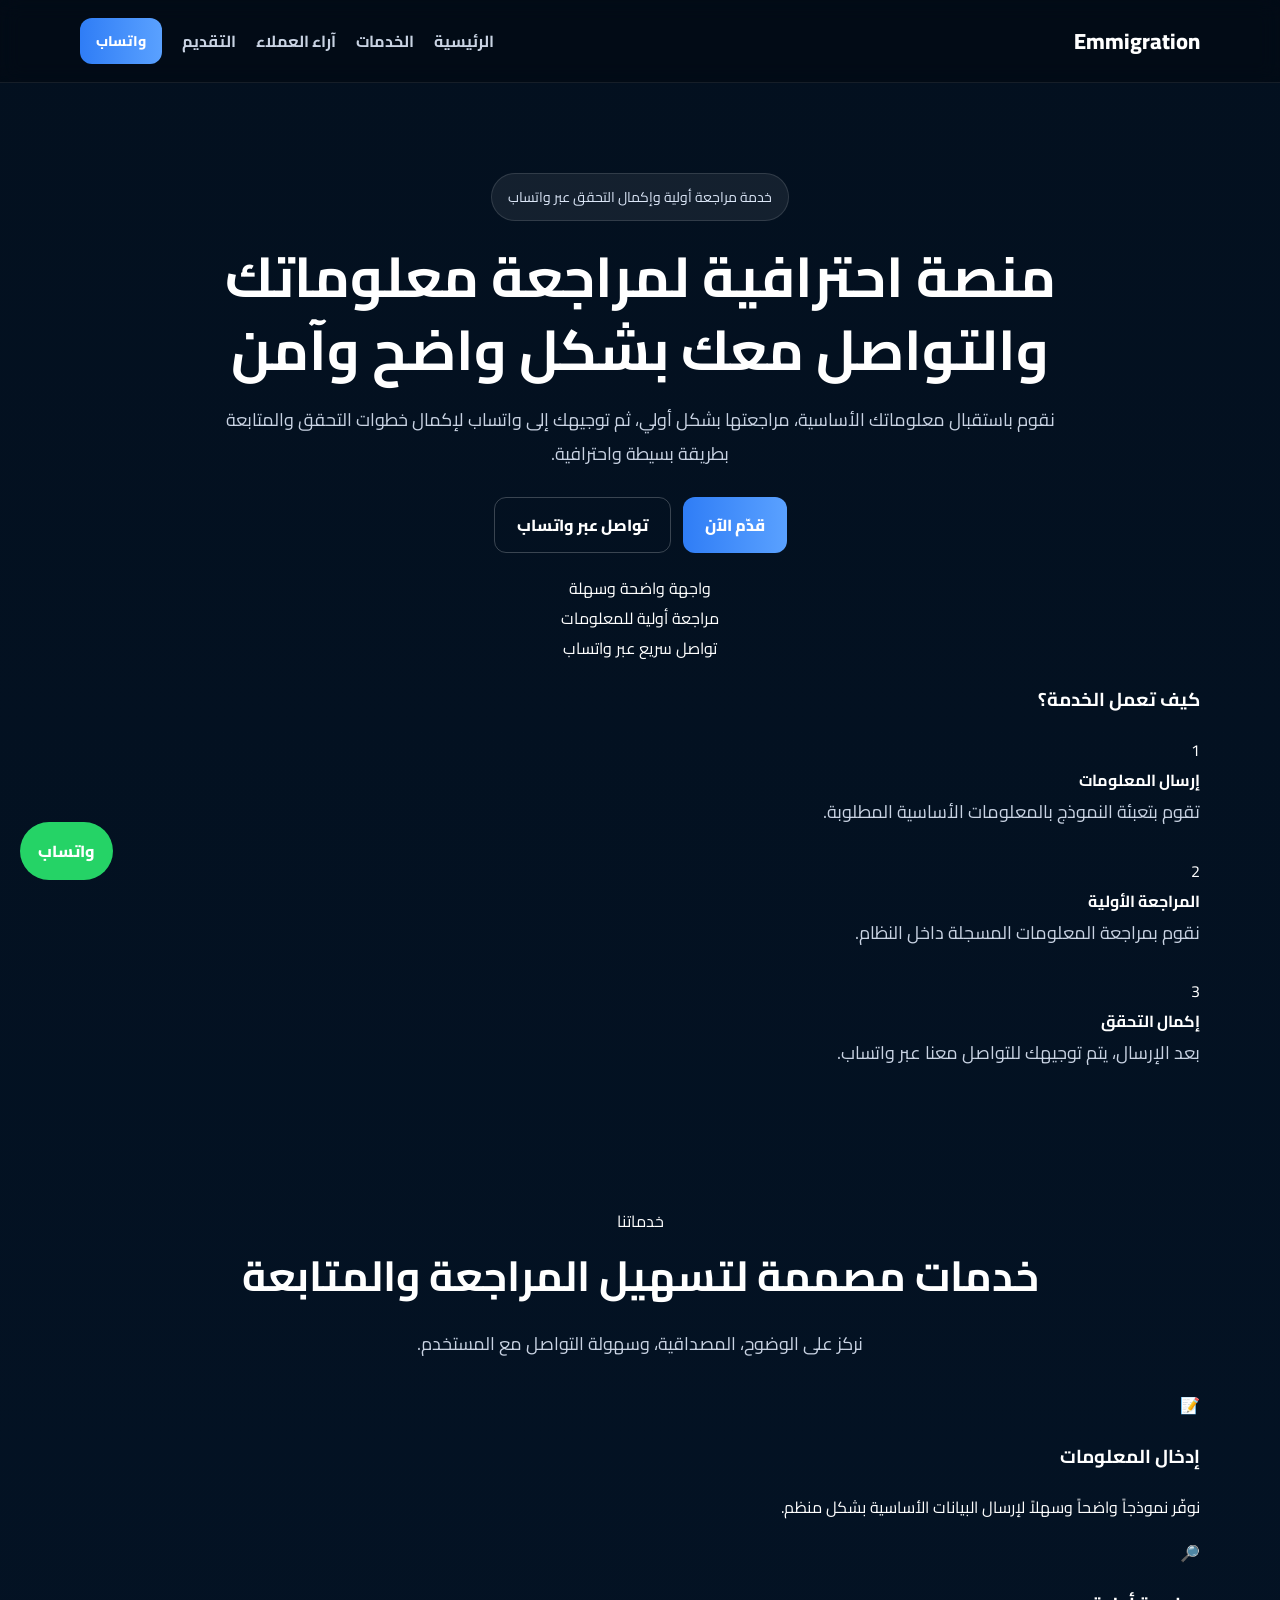
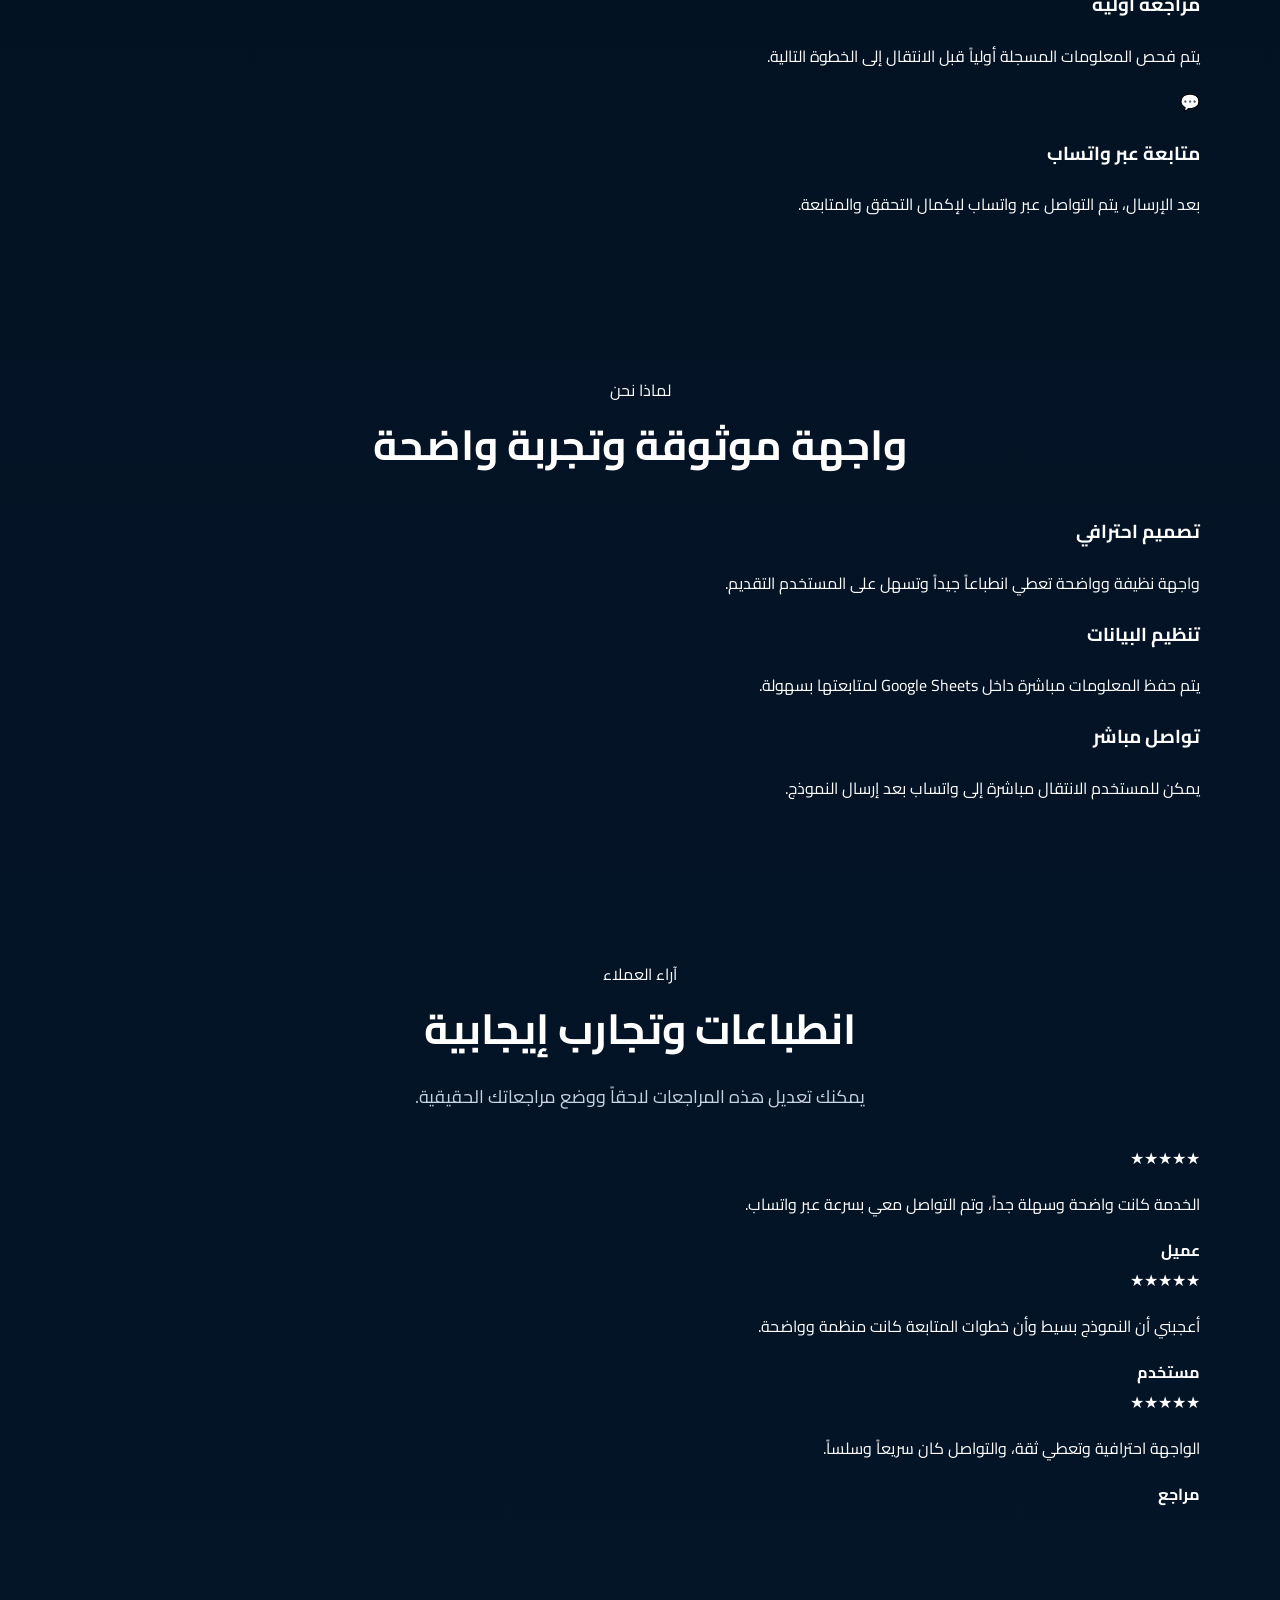
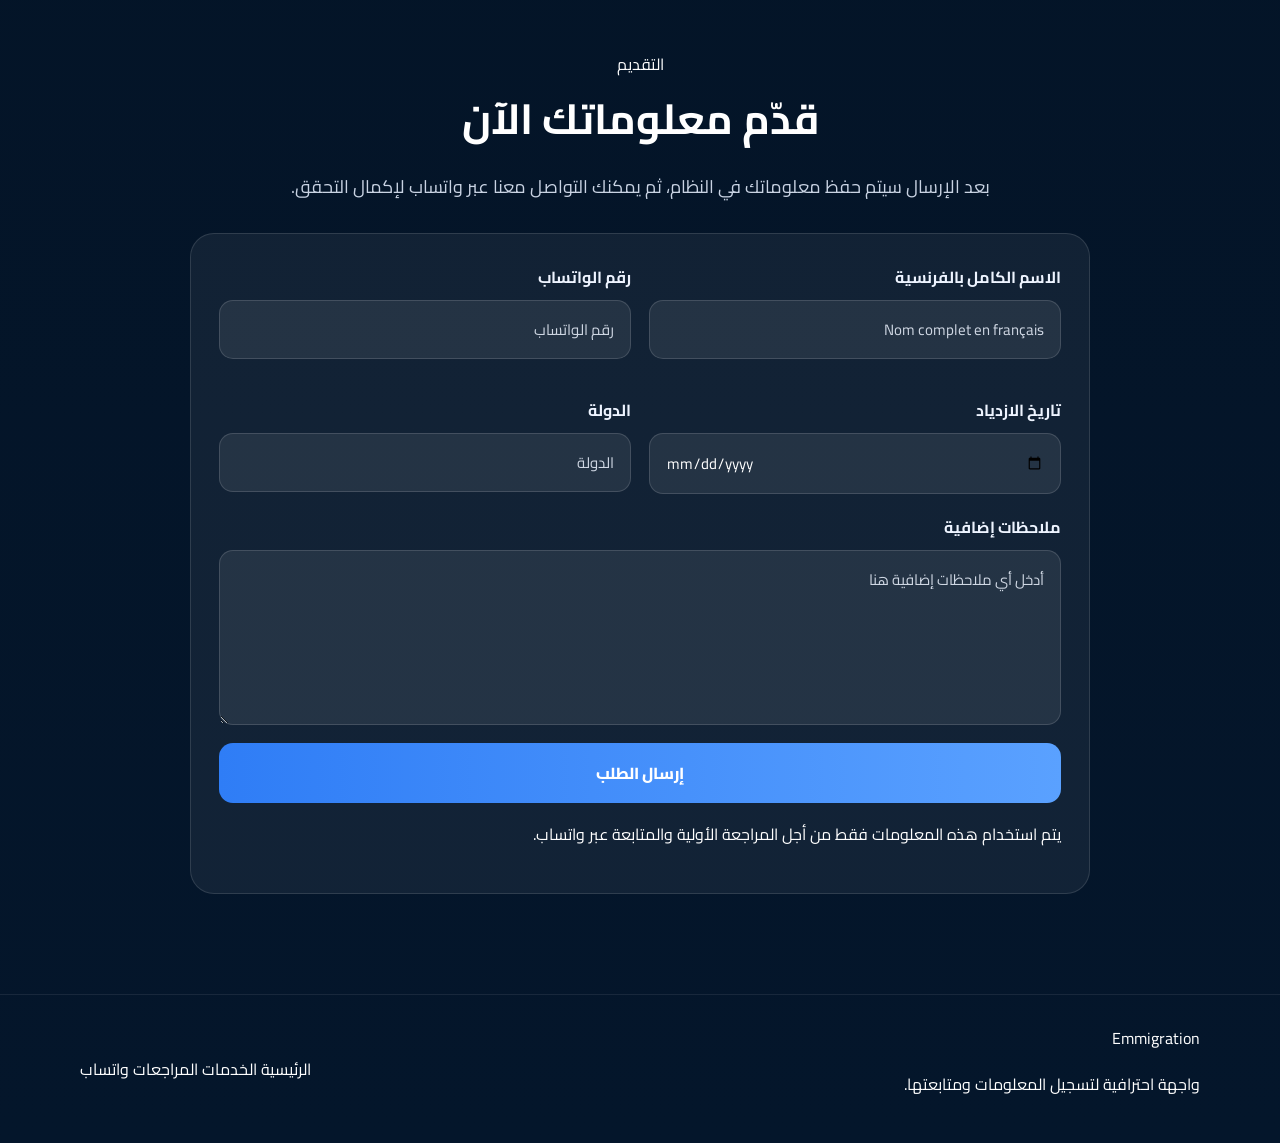
==== index.html @ 74df2bf7 "Update index.html" ====
<!DOCTYPE html>
<html lang="ar" dir="rtl">
<head>
  <meta charset="UTF-8" />
  <meta name="viewport" content="width=device-width, initial-scale=1.0" />
  <title>Emmigration</title>
  <meta name="description" content="منصة احترافية لمراجعة المعلومات والتواصل عبر واتساب لإكمال التحقق." />
  <link rel="preconnect" href="https://fonts.googleapis.com">
  <link rel="preconnect" href="https://fonts.gstatic.com" crossorigin>
  <link href="https://fonts.googleapis.com/css2?family=Cairo:wght@400;600;700;800&display=swap" rel="stylesheet">
  <link rel="stylesheet" href="style.css" />
</head>
<body>

  <header class="navbar">
    <div class="container nav-inner">
      <div class="logo">Emmigration</div>

      <nav class="nav-links">
        <a href="#home">الرئيسية</a>
        <a href="#services">الخدمات</a>
        <a href="#reviews">آراء العملاء</a>
        <a href="#apply">التقديم</a>
        <a href="https://wa.me/447490908644" target="_blank" class="btn btn-sm">واتساب</a>
      </nav>
    </div>
  </header>

  <section id="home" class="hero">
    <div class="container hero-grid">
      <div class="hero-content">
        <span class="badge">خدمة مراجعة أولية وإكمال التحقق عبر واتساب</span>
        <h1>منصة احترافية لمراجعة معلوماتك والتواصل معك بشكل واضح وآمن</h1>
        <p>
          نقوم باستقبال معلوماتك الأساسية، مراجعتها بشكل أولي، ثم توجيهك إلى واتساب
          لإكمال خطوات التحقق والمتابعة بطريقة بسيطة واحترافية.
        </p>

        <div class="hero-actions">
          <a href="#apply" class="btn">قدّم الآن</a>
          <a href="https://wa.me/447490908644" target="_blank" class="btn btn-outline">تواصل عبر واتساب</a>
        </div>

        <div class="hero-features">
          <div class="feature-pill">واجهة واضحة وسهلة</div>
          <div class="feature-pill">مراجعة أولية للمعلومات</div>
          <div class="feature-pill">تواصل سريع عبر واتساب</div>
        </div>
      </div>

      <div class="hero-card">
        <div class="info-card">
          <h3>كيف تعمل الخدمة؟</h3>
          <div class="info-step">
            <span class="step-number">1</span>
            <div>
              <strong>إرسال المعلومات</strong>
              <p>تقوم بتعبئة النموذج بالمعلومات الأساسية المطلوبة.</p>
            </div>
          </div>
          <div class="info-step">
            <span class="step-number">2</span>
            <div>
              <strong>المراجعة الأولية</strong>
              <p>نقوم بمراجعة المعلومات المسجلة داخل النظام.</p>
            </div>
          </div>
          <div class="info-step">
            <span class="step-number">3</span>
            <div>
              <strong>إكمال التحقق</strong>
              <p>بعد الإرسال، يتم توجيهك للتواصل معنا عبر واتساب.</p>
            </div>
          </div>
        </div>
      </div>
    </div>
  </section>

  <section id="services" class="section light-section">
    <div class="container">
      <div class="section-head">
        <span class="section-kicker">خدماتنا</span>
        <h2>خدمات مصممة لتسهيل المراجعة والمتابعة</h2>
        <p>نركز على الوضوح، المصداقية، وسهولة التواصل مع المستخدم.</p>
      </div>

      <div class="cards-grid">
        <div class="service-card">
          <div class="card-icon">📝</div>
          <h3>إدخال المعلومات</h3>
          <p>نوفّر نموذجاً واضحاً وسهلاً لإرسال البيانات الأساسية بشكل منظم.</p>
        </div>

        <div class="service-card">
          <div class="card-icon">🔎</div>
          <h3>مراجعة أولية</h3>
          <p>يتم فحص المعلومات المسجلة أولياً قبل الانتقال إلى الخطوة التالية.</p>
        </div>

        <div class="service-card">
          <div class="card-icon">💬</div>
          <h3>متابعة عبر واتساب</h3>
          <p>بعد الإرسال، يتم التواصل عبر واتساب لإكمال التحقق والمتابعة.</p>
        </div>
      </div>
    </div>
  </section>

  <section class="section trust-section">
    <div class="container">
      <div class="section-head">
        <span class="section-kicker">لماذا نحن</span>
        <h2>واجهة موثوقة وتجربة واضحة</h2>
      </div>

      <div class="trust-grid">
        <div class="trust-item">
          <h3>تصميم احترافي</h3>
          <p>واجهة نظيفة وواضحة تعطي انطباعاً جيداً وتسهل على المستخدم التقديم.</p>
        </div>
        <div class="trust-item">
          <h3>تنظيم البيانات</h3>
          <p>يتم حفظ المعلومات مباشرة داخل Google Sheets لمتابعتها بسهولة.</p>
        </div>
        <div class="trust-item">
          <h3>تواصل مباشر</h3>
          <p>يمكن للمستخدم الانتقال مباشرة إلى واتساب بعد إرسال النموذج.</p>
        </div>
      </div>
    </div>
  </section>

  <section id="reviews" class="section light-section">
    <div class="container">
      <div class="section-head">
        <span class="section-kicker">آراء العملاء</span>
        <h2>انطباعات وتجارب إيجابية</h2>
        <p>يمكنك تعديل هذه المراجعات لاحقاً ووضع مراجعاتك الحقيقية.</p>
      </div>

      <div class="reviews-grid">
        <div class="review-card">
          <div class="stars">★★★★★</div>
          <p>الخدمة كانت واضحة وسهلة جداً، وتم التواصل معي بسرعة عبر واتساب.</p>
          <strong>عميل</strong>
        </div>

        <div class="review-card">
          <div class="stars">★★★★★</div>
          <p>أعجبني أن النموذج بسيط وأن خطوات المتابعة كانت منظمة وواضحة.</p>
          <strong>مستخدم</strong>
        </div>

        <div class="review-card">
          <div class="stars">★★★★★</div>
          <p>الواجهة احترافية وتعطي ثقة، والتواصل كان سريعاً وسلساً.</p>
          <strong>مراجع</strong>
        </div>
      </div>
    </div>
  </section>

  <section id="apply" class="section apply-section">
    <div class="container">
      <div class="section-head">
        <span class="section-kicker">التقديم</span>
        <h2>قدّم معلوماتك الآن</h2>
        <p>بعد الإرسال سيتم حفظ معلوماتك في النظام، ثم يمكنك التواصل معنا عبر واتساب لإكمال التحقق.</p>
      </div>

      <form class="lead-form" method="POST" action="PASTE_YOUR_APPS_SCRIPT_EXEC_URL_HERE">
        <div class="form-grid">
          <div class="form-group">
            <label for="fullName">الاسم الكامل بالفرنسية</label>
            <input id="fullName" name="fullName" type="text" placeholder="Nom complet en français" required>
          </div>

          <div class="form-group">
            <label for="whatsapp">رقم الواتساب</label>
            <input id="whatsapp" name="whatsapp" type="text" placeholder="رقم الواتساب" required>
          </div>

          <div class="form-group">
            <label for="birthDate">تاريخ الازدياد</label>
            <input id="birthDate" name="birthDate" type="date" required>
          </div>

          <div class="form-group">
            <label for="country">الدولة</label>
            <input id="country" name="country" type="text" placeholder="الدولة" required>
          </div>
        </div>

        <div class="form-group">
          <label for="message">ملاحظات إضافية</label>
          <textarea id="message" name="message" rows="5" placeholder="أدخل أي ملاحظات إضافية هنا"></textarea>
        </div>

        <button type="submit" class="submit-btn">إرسال الطلب</button>

        <p class="privacy-note">
          يتم استخدام هذه المعلومات فقط من أجل المراجعة الأولية والمتابعة عبر واتساب.
        </p>
      </form>
    </div>
  </section>

  <footer class="footer">
    <div class="container footer-inner">
      <div>
        <div class="footer-logo">Emmigration</div>
        <p>واجهة احترافية لتسجيل المعلومات ومتابعتها.</p>
      </div>

      <div class="footer-links">
        <a href="#home">الرئيسية</a>
        <a href="#services">الخدمات</a>
        <a href="#reviews">المراجعات</a>
        <a href="https://wa.me/447490908644" target="_blank">واتساب</a>
      </div>
    </div>
  </footer>

  <a class="whatsapp-float" href="https://wa.me/447490908644" target="_blank">واتساب</a>

</body>
</html>
---- style.css ----
:root {
  --bg: #03101f;
  --bg2: #04162b;
  --panel: rgba(255,255,255,0.06);
  --border: rgba(255,255,255,0.12);
  --text: #ffffff;
  --muted: #c9d3e3;
  --blue1: #2f7df6;
  --blue2: #5aa1ff;
  --green: #25d366;
}

* { box-sizing: border-box; }
html { scroll-behavior: smooth; }

body {
  margin: 0;
  font-family: "Cairo", sans-serif;
  background: linear-gradient(180deg, var(--bg) 0%, var(--bg2) 100%);
  color: var(--text);
}

a {
  text-decoration: none;
  color: inherit;
}

.container {
  width: min(1120px, calc(100% - 32px));
  margin: 0 auto;
}

.navbar {
  position: sticky;
  top: 0;
  z-index: 100;
  background: rgba(0, 0, 0, 0.28);
  backdrop-filter: blur(10px);
  border-bottom: 1px solid rgba(255,255,255,0.08);
}

.nav-inner {
  display: flex;
  align-items: center;
  justify-content: space-between;
  padding: 18px 0;
  gap: 20px;
}

.logo {
  font-size: 22px;
  font-weight: 800;
}

nav {
  display: flex;
  align-items: center;
  gap: 20px;
  flex-wrap: wrap;
}

nav a {
  color: var(--muted);
  font-weight: 700;
}

.hero {
  padding: 90px 0 40px;
}

.hero-content {
  text-align: center;
  max-width: 850px;
  margin: 0 auto;
}

.badge {
  display: inline-block;
  padding: 10px 16px;
  border-radius: 999px;
  background: rgba(255,255,255,0.07);
  border: 1px solid var(--border);
  color: #dbe6f7;
  font-size: 14px;
  margin-bottom: 20px;
}

.hero h1 {
  font-size: clamp(34px, 5vw, 56px);
  line-height: 1.3;
  margin: 0 0 16px;
}

.hero p {
  color: var(--muted);
  font-size: 18px;
  line-height: 1.9;
  margin: 0 auto 26px;
}

.hero-actions {
  display: flex;
  justify-content: center;
  gap: 12px;
  flex-wrap: wrap;
  margin-bottom: 20px;
}

.btn {
  display: inline-flex;
  align-items: center;
  justify-content: center;
  background: linear-gradient(90deg, var(--blue1), var(--blue2));
  color: white;
  padding: 12px 22px;
  border-radius: 12px;
  font-weight: 800;
  border: none;
}

.btn-outline {
  background: transparent;
  border: 1px solid rgba(255,255,255,0.22);
}

.btn-sm {
  padding: 10px 16px;
  font-size: 14px;
}

.section {
  padding: 70px 0;
}

.section-head {
  text-align: center;
  margin-bottom: 30px;
}

.section-head h2 {
  font-size: clamp(28px, 4vw, 42px);
  margin: 0 0 12px;
}

.section-head p {
  margin: 0;
  color: var(--muted);
  font-size: 18px;
}

.cards {
  display: grid;
  grid-template-columns: repeat(3, 1fr);
  gap: 24px;
}

.card {
  background: var(--panel);
  border: 1px solid var(--border);
  border-radius: 22px;
  padding: 28px 24px;
  text-align: center;
}

.card h3 {
  margin: 0 0 14px;
  font-size: 24px;
}

.card p {
  margin: 0;
  color: var(--muted);
  line-height: 1.8;
}

.lead-form {
  max-width: 900px;
  margin: 0 auto;
  background: var(--panel);
  border: 1px solid var(--border);
  border-radius: 24px;
  padding: 28px;
}

.form-grid {
  display: grid;
  grid-template-columns: repeat(2, 1fr);
  gap: 18px;
}

.form-group {
  display: flex;
  flex-direction: column;
  gap: 8px;
  margin-bottom: 18px;
}

.form-group label {
  font-weight: 700;
  color: #eef4ff;
}

.form-group input,
.form-group textarea {
  width: 100%;
  background: rgba(255,255,255,0.08);
  color: white;
  border: 1px solid rgba(255,255,255,0.14);
  border-radius: 14px;
  padding: 14px 16px;
  font-family: inherit;
  font-size: 15px;
  outline: none;
}

.form-group input::placeholder,
.form-group textarea::placeholder {
  color: #cfd7e3;
}

.submit-btn {
  width: 100%;
  background: linear-gradient(90deg, var(--blue1), var(--blue2));
  color: white;
  border: none;
  border-radius: 14px;
  padding: 15px;
  font-family: inherit;
  font-size: 16px;
  font-weight: 800;
  cursor: pointer;
}

.footer {
  border-top: 1px solid rgba(255,255,255,0.08);
  padding: 28px 0;
  margin-top: 30px;
}

.footer-inner {
  display: flex;
  align-items: center;
  justify-content: space-between;
  gap: 18px;
  flex-wrap: wrap;
}

.whatsapp-float {
  position: fixed;
  left: 20px;
  bottom: 20px;
  z-index: 110;
  background: var(--green);
  color: white;
  padding: 14px 18px;
  border-radius: 999px;
  font-weight: 800;
}

@media (max-width: 900px) {
  .cards,
  .form-grid {
    grid-template-columns: 1fr;
  }

  .nav-inner,
  .footer-inner {
    flex-direction: column;
    text-align: center;
  }

  nav {
    justify-content: center;
  }
}
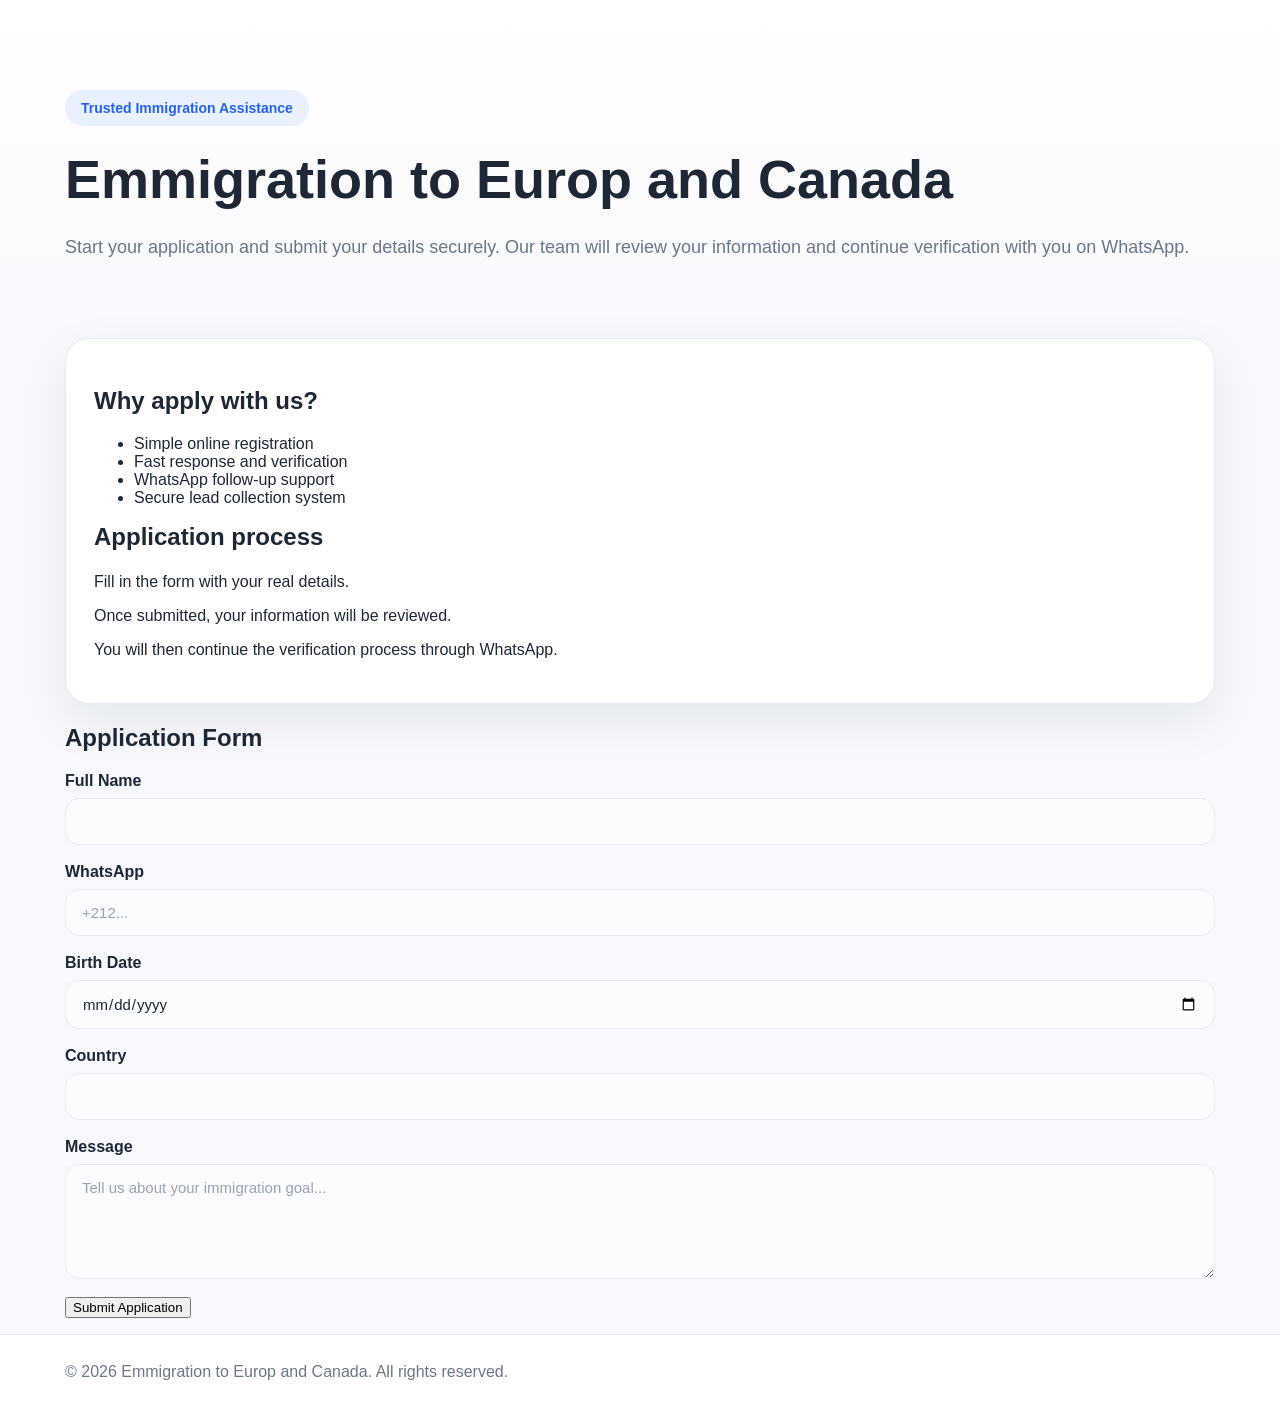
==== commit 6ad5a9d4: "Update index.html" ====
--- a/index.html
+++ b/index.html
@@ -1,228 +1,127 @@
 <!DOCTYPE html>
-<html lang="ar" dir="rtl">
+<html lang="en">
 <head>
   <meta charset="UTF-8" />
   <meta name="viewport" content="width=device-width, initial-scale=1.0" />
-  <title>Emmigration</title>
-  <meta name="description" content="منصة احترافية لمراجعة المعلومات والتواصل عبر واتساب لإكمال التحقق." />
-  <link rel="preconnect" href="https://fonts.googleapis.com">
-  <link rel="preconnect" href="https://fonts.gstatic.com" crossorigin>
-  <link href="https://fonts.googleapis.com/css2?family=Cairo:wght@400;600;700;800&display=swap" rel="stylesheet">
+  <title>Emmigration to Europ and Canada</title>
   <link rel="stylesheet" href="style.css" />
 </head>
 <body>
-
-  <header class="navbar">
-    <div class="container nav-inner">
-      <div class="logo">Emmigration</div>
-
-      <nav class="nav-links">
-        <a href="#home">الرئيسية</a>
-        <a href="#services">الخدمات</a>
-        <a href="#reviews">آراء العملاء</a>
-        <a href="#apply">التقديم</a>
-        <a href="https://wa.me/447490908644" target="_blank" class="btn btn-sm">واتساب</a>
-      </nav>
+  <header class="hero">
+    <div class="container">
+      <div class="badge">Trusted Immigration Assistance</div>
+      <h1>Emmigration to Europ and Canada</h1>
+      <p class="subtitle">
+        Start your application and submit your details securely.
+        Our team will review your information and continue verification with you on WhatsApp.
+      </p>
     </div>
   </header>
 
-  <section id="home" class="hero">
-    <div class="container hero-grid">
-      <div class="hero-content">
-        <span class="badge">خدمة مراجعة أولية وإكمال التحقق عبر واتساب</span>
-        <h1>منصة احترافية لمراجعة معلوماتك والتواصل معك بشكل واضح وآمن</h1>
-        <p>
-          نقوم باستقبال معلوماتك الأساسية، مراجعتها بشكل أولي، ثم توجيهك إلى واتساب
-          لإكمال خطوات التحقق والمتابعة بطريقة بسيطة واحترافية.
-        </p>
+  <main class="container main-grid">
+    <section class="card info-card">
+      <h2>Why apply with us?</h2>
+      <ul class="features">
+        <li>Simple online registration</li>
+        <li>Fast response and verification</li>
+        <li>WhatsApp follow-up support</li>
+        <li>Secure lead collection system</li>
+      </ul>
 
-        <div class="hero-actions">
-          <a href="#apply" class="btn">قدّم الآن</a>
-          <a href="https://wa.me/447490908644" target="_blank" class="btn btn-outline">تواصل عبر واتساب</a>
-        </div>
+      <div class="trust-box">
+        <h3>Application process</h3>
+        <p>Fill in the form with your real details.</p>
+        <p>Once submitted, your information will be reviewed.</p>
+        <p>You will then continue the verification process through WhatsApp.</p>
+      </div>
+    </section>
 
-        <div class="hero-features">
-          <div class="feature-pill">واجهة واضحة وسهلة</div>
-          <div class="feature-pill">مراجعة أولية للمعلومات</div>
-          <div class="feature-pill">تواصل سريع عبر واتساب</div>
-        </div>
-      </div>
-
-      <div class="hero-card">
-        <div class="info-card">
-          <h3>كيف تعمل الخدمة؟</h3>
-          <div class="info-step">
-            <span class="step-number">1</span>
-            <div>
-              <strong>إرسال المعلومات</strong>
-              <p>تقوم بتعبئة النموذج بالمعلومات الأساسية المطلوبة.</p>
-            </div>
-          </div>
-          <div class="info-step">
-            <span class="step-number">2</span>
-            <div>
-              <strong>المراجعة الأولية</strong>
-              <p>نقوم بمراجعة المعلومات المسجلة داخل النظام.</p>
-            </div>
-          </div>
-          <div class="info-step">
-            <span class="step-number">3</span>
-            <div>
-              <strong>إكمال التحقق</strong>
-              <p>بعد الإرسال، يتم توجيهك للتواصل معنا عبر واتساب.</p>
-            </div>
-          </div>
-        </div>
-      </div>
-    </div>
-  </section>
-
-  <section id="services" class="section light-section">
-    <div class="container">
-      <div class="section-head">
-        <span class="section-kicker">خدماتنا</span>
-        <h2>خدمات مصممة لتسهيل المراجعة والمتابعة</h2>
-        <p>نركز على الوضوح، المصداقية، وسهولة التواصل مع المستخدم.</p>
-      </div>
-
-      <div class="cards-grid">
-        <div class="service-card">
-          <div class="card-icon">📝</div>
-          <h3>إدخال المعلومات</h3>
-          <p>نوفّر نموذجاً واضحاً وسهلاً لإرسال البيانات الأساسية بشكل منظم.</p>
-        </div>
-
-        <div class="service-card">
-          <div class="card-icon">🔎</div>
-          <h3>مراجعة أولية</h3>
-          <p>يتم فحص المعلومات المسجلة أولياً قبل الانتقال إلى الخطوة التالية.</p>
-        </div>
-
-        <div class="service-card">
-          <div class="card-icon">💬</div>
-          <h3>متابعة عبر واتساب</h3>
-          <p>بعد الإرسال، يتم التواصل عبر واتساب لإكمال التحقق والمتابعة.</p>
-        </div>
-      </div>
-    </div>
-  </section>
-
-  <section class="section trust-section">
-    <div class="container">
-      <div class="section-head">
-        <span class="section-kicker">لماذا نحن</span>
-        <h2>واجهة موثوقة وتجربة واضحة</h2>
-      </div>
-
-      <div class="trust-grid">
-        <div class="trust-item">
-          <h3>تصميم احترافي</h3>
-          <p>واجهة نظيفة وواضحة تعطي انطباعاً جيداً وتسهل على المستخدم التقديم.</p>
-        </div>
-        <div class="trust-item">
-          <h3>تنظيم البيانات</h3>
-          <p>يتم حفظ المعلومات مباشرة داخل Google Sheets لمتابعتها بسهولة.</p>
-        </div>
-        <div class="trust-item">
-          <h3>تواصل مباشر</h3>
-          <p>يمكن للمستخدم الانتقال مباشرة إلى واتساب بعد إرسال النموذج.</p>
-        </div>
-      </div>
-    </div>
-  </section>
-
-  <section id="reviews" class="section light-section">
-    <div class="container">
-      <div class="section-head">
-        <span class="section-kicker">آراء العملاء</span>
-        <h2>انطباعات وتجارب إيجابية</h2>
-        <p>يمكنك تعديل هذه المراجعات لاحقاً ووضع مراجعاتك الحقيقية.</p>
-      </div>
-
-      <div class="reviews-grid">
-        <div class="review-card">
-          <div class="stars">★★★★★</div>
-          <p>الخدمة كانت واضحة وسهلة جداً، وتم التواصل معي بسرعة عبر واتساب.</p>
-          <strong>عميل</strong>
-        </div>
-
-        <div class="review-card">
-          <div class="stars">★★★★★</div>
-          <p>أعجبني أن النموذج بسيط وأن خطوات المتابعة كانت منظمة وواضحة.</p>
-          <strong>مستخدم</strong>
-        </div>
-
-        <div class="review-card">
-          <div class="stars">★★★★★</div>
-          <p>الواجهة احترافية وتعطي ثقة، والتواصل كان سريعاً وسلساً.</p>
-          <strong>مراجع</strong>
-        </div>
-      </div>
-    </div>
-  </section>
-
-  <section id="apply" class="section apply-section">
-    <div class="container">
-      <div class="section-head">
-        <span class="section-kicker">التقديم</span>
-        <h2>قدّم معلوماتك الآن</h2>
-        <p>بعد الإرسال سيتم حفظ معلوماتك في النظام، ثم يمكنك التواصل معنا عبر واتساب لإكمال التحقق.</p>
-      </div>
-
-      <form class="lead-form" method="POST" action="PASTE_YOUR_APPS_SCRIPT_EXEC_URL_HERE">
-        <div class="form-grid">
-          <div class="form-group">
-            <label for="fullName">الاسم الكامل بالفرنسية</label>
-            <input id="fullName" name="fullName" type="text" placeholder="Nom complet en français" required>
-          </div>
-
-          <div class="form-group">
-            <label for="whatsapp">رقم الواتساب</label>
-            <input id="whatsapp" name="whatsapp" type="text" placeholder="رقم الواتساب" required>
-          </div>
-
-          <div class="form-group">
-            <label for="birthDate">تاريخ الازدياد</label>
-            <input id="birthDate" name="birthDate" type="date" required>
-          </div>
-
-          <div class="form-group">
-            <label for="country">الدولة</label>
-            <input id="country" name="country" type="text" placeholder="الدولة" required>
-          </div>
+    <section class="card form-card">
+      <h2>Application Form</h2>
+      <form id="leadForm">
+        <div class="form-group">
+          <label for="fullName">Full Name</label>
+          <input type="text" id="fullName" name="fullName" required />
         </div>
 
         <div class="form-group">
-          <label for="message">ملاحظات إضافية</label>
-          <textarea id="message" name="message" rows="5" placeholder="أدخل أي ملاحظات إضافية هنا"></textarea>
+          <label for="whatsapp">WhatsApp</label>
+          <input type="text" id="whatsapp" name="whatsapp" placeholder="+212..." required />
         </div>
 
-        <button type="submit" class="submit-btn">إرسال الطلب</button>
+        <div class="form-group">
+          <label for="birthDate">Birth Date</label>
+          <input type="date" id="birthDate" name="birthDate" required />
+        </div>
 
-        <p class="privacy-note">
-          يتم استخدام هذه المعلومات فقط من أجل المراجعة الأولية والمتابعة عبر واتساب.
-        </p>
+        <div class="form-group">
+          <label for="country">Country</label>
+          <input type="text" id="country" name="country" required />
+        </div>
+
+        <div class="form-group">
+          <label for="message">Message</label>
+          <textarea id="message" name="message" rows="5" placeholder="Tell us about your immigration goal..." required></textarea>
+        </div>
+
+        <button type="submit" id="submitBtn">Submit Application</button>
+        <p id="statusMsg" class="status"></p>
       </form>
-    </div>
-  </section>
+    </section>
+  </main>
 
   <footer class="footer">
-    <div class="container footer-inner">
-      <div>
-        <div class="footer-logo">Emmigration</div>
-        <p>واجهة احترافية لتسجيل المعلومات ومتابعتها.</p>
-      </div>
-
-      <div class="footer-links">
-        <a href="#home">الرئيسية</a>
-        <a href="#services">الخدمات</a>
-        <a href="#reviews">المراجعات</a>
-        <a href="https://wa.me/447490908644" target="_blank">واتساب</a>
-      </div>
+    <div class="container">
+      <p>© 2026 Emmigration to Europ and Canada. All rights reserved.</p>
     </div>
   </footer>
 
-  <a class="whatsapp-float" href="https://wa.me/447490908644" target="_blank">واتساب</a>
+  <script>
+    const SCRIPT_URL = "PASTE_YOUR_GOOGLE_APPS_SCRIPT_WEB_APP_URL_HERE";
 
+    const form = document.getElementById("leadForm");
+    const submitBtn = document.getElementById("submitBtn");
+    const statusMsg = document.getElementById("statusMsg");
+
+    form.addEventListener("submit", async function(e) {
+      e.preventDefault();
+
+      statusMsg.textContent = "";
+      submitBtn.disabled = true;
+      submitBtn.textContent = "Submitting...";
+
+      const formData = {
+        fullName: document.getElementById("fullName").value.trim(),
+        whatsapp: document.getElementById("whatsapp").value.trim(),
+        birthDate: document.getElementById("birthDate").value,
+        country: document.getElementById("country").value.trim(),
+        message: document.getElementById("message").value.trim()
+      };
+
+      try {
+        const response = await fetch(SCRIPT_URL, {
+          method: "POST",
+          body: JSON.stringify(formData),
+          headers: {
+            "Content-Type": "text/plain;charset=utf-8"
+          }
+        });
+
+        const result = await response.json();
+
+        if (result.result === "success") {
+          window.location.href = "success.html";
+        } else {
+          statusMsg.textContent = "Submission failed. Please try again.";
+          submitBtn.disabled = false;
+          submitBtn.textContent = "Submit Application";
+        }
+      } catch (error) {
+        statusMsg.textContent = "Connection error. Please try again.";
+        submitBtn.disabled = false;
+        submitBtn.textContent = "Submit Application";
+      }
+    });
+  </script>
 </body>
 </html>
--- a/style.css
+++ b/style.css
@@ -1,22 +1,27 @@
 :root {
-  --bg: #03101f;
-  --bg2: #04162b;
-  --panel: rgba(255,255,255,0.06);
-  --border: rgba(255,255,255,0.12);
-  --text: #ffffff;
-  --muted: #c9d3e3;
-  --blue1: #2f7df6;
-  --blue2: #5aa1ff;
+  --bg: #f7f9fc;
+  --bg-soft: #ffffff;
+  --text: #1d2736;
+  --muted: #6b7788;
+  --primary: #2563eb;
+  --primary-soft: #e9f1ff;
+  --border: #e5eaf2;
+  --shadow: 0 18px 50px rgba(15, 23, 42, 0.08);
   --green: #25d366;
 }
 
-* { box-sizing: border-box; }
-html { scroll-behavior: smooth; }
+* {
+  box-sizing: border-box;
+}
+
+html {
+  scroll-behavior: smooth;
+}
 
 body {
   margin: 0;
   font-family: "Cairo", sans-serif;
-  background: linear-gradient(180deg, var(--bg) 0%, var(--bg2) 100%);
+  background: var(--bg);
   color: var(--text);
 }
 
@@ -26,17 +31,17 @@
 }
 
 .container {
-  width: min(1120px, calc(100% - 32px));
+  width: min(1150px, calc(100% - 32px));
   margin: 0 auto;
 }
 
 .navbar {
   position: sticky;
   top: 0;
-  z-index: 100;
-  background: rgba(0, 0, 0, 0.28);
-  backdrop-filter: blur(10px);
-  border-bottom: 1px solid rgba(255,255,255,0.08);
+  z-index: 1000;
+  background: rgba(255, 255, 255, 0.92);
+  backdrop-filter: blur(12px);
+  border-bottom: 1px solid var(--border);
 }
 
 .nav-inner {
@@ -48,45 +53,56 @@
 }
 
 .logo {
-  font-size: 22px;
-  font-weight: 800;
-}
-
-nav {
+  font-size: 30px;
+  font-weight: 800;
+  color: var(--text);
+}
+
+.nav-links {
   display: flex;
   align-items: center;
-  gap: 20px;
+  gap: 22px;
   flex-wrap: wrap;
 }
 
-nav a {
+.nav-links a {
   color: var(--muted);
   font-weight: 700;
 }
 
+.nav-links a:hover {
+  color: var(--primary);
+}
+
 .hero {
-  padding: 90px 0 40px;
+  padding: 90px 0 50px;
+  background: linear-gradient(180deg, #ffffff 0%, #f7f9fc 100%);
+}
+
+.hero-grid {
+  display: grid;
+  grid-template-columns: 1.1fr 0.9fr;
+  gap: 30px;
+  align-items: center;
 }
 
 .hero-content {
-  text-align: center;
-  max-width: 850px;
-  margin: 0 auto;
+  text-align: right;
 }
 
 .badge {
   display: inline-block;
   padding: 10px 16px;
   border-radius: 999px;
-  background: rgba(255,255,255,0.07);
-  border: 1px solid var(--border);
-  color: #dbe6f7;
+  background: var(--primary-soft);
+  color: var(--primary);
   font-size: 14px;
-  margin-bottom: 20px;
+  font-weight: 700;
+  margin-bottom: 18px;
 }
 
 .hero h1 {
-  font-size: clamp(34px, 5vw, 56px);
+  font-size: clamp(34px, 5vw, 54px);
   line-height: 1.3;
   margin: 0 0 16px;
 }
@@ -95,91 +111,227 @@
   color: var(--muted);
   font-size: 18px;
   line-height: 1.9;
-  margin: 0 auto 26px;
+  margin: 0 0 24px;
 }
 
 .hero-actions {
   display: flex;
-  justify-content: center;
   gap: 12px;
   flex-wrap: wrap;
-  margin-bottom: 20px;
-}
-
-.btn {
+  margin-bottom: 18px;
+}
+
+.btn,
+.btn-outline {
   display: inline-flex;
   align-items: center;
   justify-content: center;
-  background: linear-gradient(90deg, var(--blue1), var(--blue2));
-  color: white;
-  padding: 12px 22px;
-  border-radius: 12px;
-  font-weight: 800;
-  border: none;
+  padding: 13px 22px;
+  border-radius: 14px;
+  font-weight: 800;
+  transition: 0.2s ease;
+}
+
+.btn {
+  background: var(--primary);
+  color: #ffffff !important;
+}
+
+.btn:hover {
+  opacity: 0.95;
+  transform: translateY(-1px);
 }
 
 .btn-outline {
-  background: transparent;
-  border: 1px solid rgba(255,255,255,0.22);
+  border: 1px solid var(--border);
+  background: white;
+  color: var(--text);
+}
+
+.btn-outline:hover {
+  border-color: var(--primary);
+  color: var(--primary);
 }
 
 .btn-sm {
   padding: 10px 16px;
+  border-radius: 12px;
+  color: #ffffff !important;
+}
+
+.nav-links .btn,
+.nav-links .btn-sm {
+  color: #ffffff !important;
+}
+
+.hero-features {
+  display: flex;
+  flex-wrap: wrap;
+  gap: 10px;
+}
+
+.feature-pill {
+  background: white;
+  border: 1px solid var(--border);
+  color: var(--muted);
+  padding: 10px 14px;
+  border-radius: 999px;
   font-size: 14px;
+  font-weight: 700;
+}
+
+.hero-card {
+  display: flex;
+  justify-content: center;
+}
+
+.info-card {
+  width: 100%;
+  background: white;
+  border: 1px solid var(--border);
+  border-radius: 24px;
+  padding: 28px;
+  box-shadow: var(--shadow);
+}
+
+.info-card h3 {
+  margin-top: 0;
+  margin-bottom: 22px;
+  font-size: 24px;
+}
+
+.info-step {
+  display: flex;
+  gap: 14px;
+  align-items: flex-start;
+  margin-bottom: 18px;
+}
+
+.info-step p {
+  margin: 6px 0 0;
+  color: var(--muted);
+  font-size: 15px;
+  line-height: 1.8;
+}
+
+.step-number {
+  min-width: 34px;
+  height: 34px;
+  border-radius: 50%;
+  background: var(--primary);
+  color: white;
+  display: grid;
+  place-items: center;
+  font-weight: 800;
 }
 
 .section {
-  padding: 70px 0;
+  padding: 80px 0;
+}
+
+.light-section {
+  background: #ffffff;
+}
+
+.trust-section,
+.apply-section {
+  background: var(--bg);
 }
 
 .section-head {
   text-align: center;
-  margin-bottom: 30px;
+  max-width: 760px;
+  margin: 0 auto 34px;
+}
+
+.section-kicker {
+  color: var(--primary);
+  font-weight: 800;
+  font-size: 14px;
+  display: inline-block;
+  margin-bottom: 10px;
 }
 
 .section-head h2 {
+  margin: 0 0 12px;
   font-size: clamp(28px, 4vw, 42px);
-  margin: 0 0 12px;
 }
 
 .section-head p {
   margin: 0;
   color: var(--muted);
-  font-size: 18px;
-}
-
-.cards {
+  font-size: 17px;
+  line-height: 1.9;
+}
+
+.cards-grid,
+.reviews-grid,
+.trust-grid {
   display: grid;
+  gap: 24px;
+}
+
+.cards-grid {
   grid-template-columns: repeat(3, 1fr);
-  gap: 24px;
-}
-
-.card {
-  background: var(--panel);
+}
+
+.service-card,
+.review-card,
+.trust-item {
+  background: white;
   border: 1px solid var(--border);
   border-radius: 22px;
   padding: 28px 24px;
-  text-align: center;
-}
-
-.card h3 {
-  margin: 0 0 14px;
-  font-size: 24px;
-}
-
-.card p {
+  box-shadow: var(--shadow);
+}
+
+.card-icon {
+  font-size: 28px;
+  margin-bottom: 14px;
+}
+
+.service-card h3,
+.review-card h3,
+.trust-item h3 {
+  margin: 0 0 12px;
+  font-size: 22px;
+}
+
+.service-card p,
+.review-card p,
+.trust-item p {
   margin: 0;
   color: var(--muted);
-  line-height: 1.8;
+  line-height: 1.9;
+}
+
+.trust-grid {
+  grid-template-columns: repeat(3, 1fr);
+}
+
+.reviews-grid {
+  grid-template-columns: repeat(3, 1fr);
+}
+
+.stars {
+  color: #f59e0b;
+  font-size: 20px;
+  margin-bottom: 12px;
+}
+
+.review-card strong {
+  display: inline-block;
+  margin-top: 14px;
 }
 
 .lead-form {
-  max-width: 900px;
+  max-width: 920px;
   margin: 0 auto;
-  background: var(--panel);
+  background: white;
   border: 1px solid var(--border);
   border-radius: 24px;
-  padding: 28px;
+  padding: 30px;
+  box-shadow: var(--shadow);
 }
 
 .form-grid {
@@ -197,15 +349,15 @@
 
 .form-group label {
   font-weight: 700;
-  color: #eef4ff;
+  color: var(--text);
 }
 
 .form-group input,
 .form-group textarea {
   width: 100%;
-  background: rgba(255,255,255,0.08);
-  color: white;
-  border: 1px solid rgba(255,255,255,0.14);
+  border: 1px solid var(--border);
+  background: #fbfcfe;
+  color: var(--text);
   border-radius: 14px;
   padding: 14px 16px;
   font-family: inherit;
@@ -215,50 +367,97 @@
 
 .form-group input::placeholder,
 .form-group textarea::placeholder {
-  color: #cfd7e3;
+  color: #98a2b3;
+}
+
+.form-group input:focus,
+.form-group textarea:focus {
+  border-color: var(--primary);
+  background: white;
 }
 
 .submit-btn {
   width: 100%;
-  background: linear-gradient(90deg, var(--blue1), var(--blue2));
+  border: none;
+  background: var(--primary);
   color: white;
-  border: none;
   border-radius: 14px;
   padding: 15px;
   font-family: inherit;
-  font-size: 16px;
+  font-size: 17px;
   font-weight: 800;
   cursor: pointer;
 }
 
+.submit-btn:hover {
+  opacity: 0.96;
+}
+
+.privacy-note {
+  text-align: center;
+  color: var(--muted);
+  font-size: 14px;
+  margin: 16px 0 0;
+}
+
 .footer {
-  border-top: 1px solid rgba(255,255,255,0.08);
+  background: white;
+  border-top: 1px solid var(--border);
   padding: 28px 0;
-  margin-top: 30px;
 }
 
 .footer-inner {
   display: flex;
-  align-items: center;
   justify-content: space-between;
+  align-items: flex-start;
+  gap: 20px;
+  flex-wrap: wrap;
+}
+
+.footer-logo {
+  font-size: 22px;
+  font-weight: 800;
+  margin-bottom: 8px;
+}
+
+.footer p {
+  margin: 0;
+  color: var(--muted);
+}
+
+.footer-links {
+  display: flex;
   gap: 18px;
   flex-wrap: wrap;
+}
+
+.footer-links a {
+  color: var(--muted);
+  font-weight: 700;
+}
+
+.footer-links a:hover {
+  color: var(--primary);
 }
 
 .whatsapp-float {
   position: fixed;
   left: 20px;
   bottom: 20px;
-  z-index: 110;
+  z-index: 1000;
   background: var(--green);
-  color: white;
+  color: white !important;
   padding: 14px 18px;
   border-radius: 999px;
   font-weight: 800;
-}
-
-@media (max-width: 900px) {
-  .cards,
+  box-shadow: 0 16px 34px rgba(37, 211, 102, 0.25);
+}
+
+@media (max-width: 950px) {
+  .hero-grid,
+  .cards-grid,
+  .trust-grid,
+  .reviews-grid,
   .form-grid {
     grid-template-columns: 1fr;
   }
@@ -266,10 +465,14 @@
   .nav-inner,
   .footer-inner {
     flex-direction: column;
-    text-align: center;
+    align-items: flex-start;
   }
 
-  nav {
-    justify-content: center;
+  .nav-links {
+    justify-content: flex-start;
   }
-}
+
+  .hero-content {
+    text-align: right;
+  }
+}
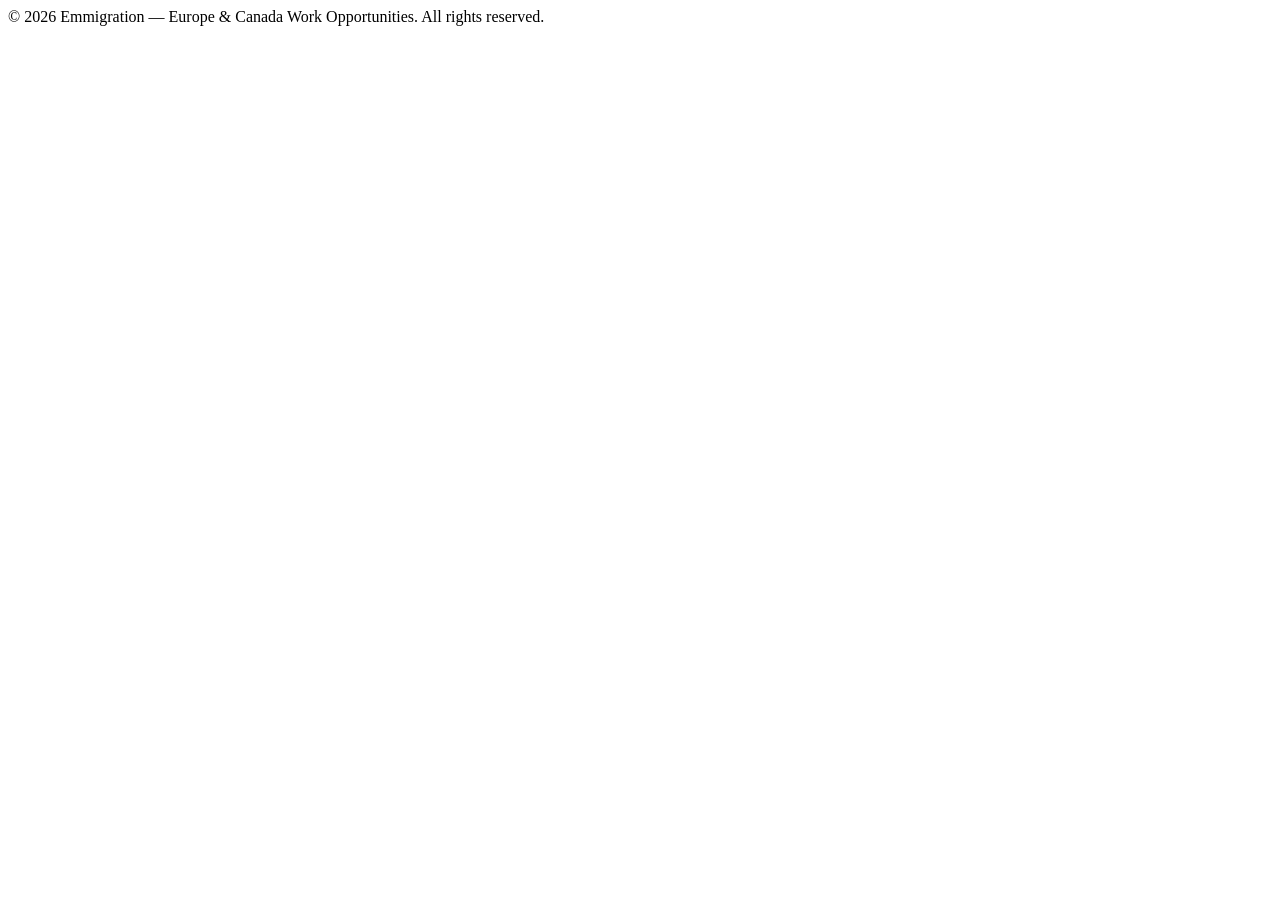
==== commit f22ff2bd: "Update index.html" ====
--- a/index.html
+++ b/index.html
@@ -1,127 +1,79 @@
 <!DOCTYPE html>
-<html lang="en">
-<head>
-  <meta charset="UTF-8" />
-  <meta name="viewport" content="width=device-width, initial-scale=1.0" />
-  <title>Emmigration to Europ and Canada</title>
-  <link rel="stylesheet" href="style.css" />
-</head>
-<body>
-  <header class="hero">
-    <div class="container">
-      <div class="badge">Trusted Immigration Assistance</div>
-      <h1>Emmigration to Europ and Canada</h1>
-      <p class="subtitle">
-        Start your application and submit your details securely.
-        Our team will review your information and continue verification with you on WhatsApp.
-      </p>
-    </div>
-  </header>
-
-  <main class="container main-grid">
-    <section class="card info-card">
-      <h2>Why apply with us?</h2>
-      <ul class="features">
-        <li>Simple online registration</li>
-        <li>Fast response and verification</li>
-        <li>WhatsApp follow-up support</li>
-        <li>Secure lead collection system</li>
-      </ul>
-
-      <div class="trust-box">
-        <h3>Application process</h3>
-        <p>Fill in the form with your real details.</p>
-        <p>Once submitted, your information will be reviewed.</p>
-        <p>You will then continue the verification process through WhatsApp.</p>
+        </div>
       </div>
-    </section>
-
-    <section class="card form-card">
-      <h2>Application Form</h2>
-      <form id="leadForm">
-        <div class="form-group">
-          <label for="fullName">Full Name</label>
-          <input type="text" id="fullName" name="fullName" required />
-        </div>
-
-        <div class="form-group">
-          <label for="whatsapp">WhatsApp</label>
-          <input type="text" id="whatsapp" name="whatsapp" placeholder="+212..." required />
-        </div>
-
-        <div class="form-group">
-          <label for="birthDate">Birth Date</label>
-          <input type="date" id="birthDate" name="birthDate" required />
-        </div>
-
-        <div class="form-group">
-          <label for="country">Country</label>
-          <input type="text" id="country" name="country" required />
-        </div>
-
-        <div class="form-group">
-          <label for="message">Message</label>
-          <textarea id="message" name="message" rows="5" placeholder="Tell us about your immigration goal..." required></textarea>
-        </div>
-
-        <button type="submit" id="submitBtn">Submit Application</button>
-        <p id="statusMsg" class="status"></p>
-      </form>
     </section>
   </main>
 
-  <footer class="footer">
+  <footer>
     <div class="container">
-      <p>© 2026 Emmigration to Europ and Canada. All rights reserved.</p>
+      © 2026 Emmigration — Europe & Canada Work Opportunities. All rights reserved.
     </div>
   </footer>
 
   <script>
     const SCRIPT_URL = "PASTE_YOUR_GOOGLE_APPS_SCRIPT_WEB_APP_URL_HERE";
-
     const form = document.getElementById("leadForm");
     const submitBtn = document.getElementById("submitBtn");
-    const statusMsg = document.getElementById("statusMsg");
+    const statusMessage = document.getElementById("statusMessage");
 
-    form.addEventListener("submit", async function(e) {
+    form.addEventListener("submit", async (e) => {
       e.preventDefault();
 
-      statusMsg.textContent = "";
       submitBtn.disabled = true;
-      submitBtn.textContent = "Submitting...";
+      submitBtn.textContent = "Sending...";
+      statusMessage.className = "status-message";
+      statusMessage.textContent = "";
 
-      const formData = {
-        fullName: document.getElementById("fullName").value.trim(),
-        whatsapp: document.getElementById("whatsapp").value.trim(),
-        birthDate: document.getElementById("birthDate").value,
-        country: document.getElementById("country").value.trim(),
-        message: document.getElementById("message").value.trim()
+      const formData = new FormData(form);
+      const payload = {
+        fullName: formData.get("fullName"),
+        whatsapp: formData.get("whatsapp"),
+        birthDate: formData.get("birthDate"),
+        country: formData.get("country"),
+        message: formData.get("message")
       };
 
       try {
         const response = await fetch(SCRIPT_URL, {
           method: "POST",
-          body: JSON.stringify(formData),
+          mode: "cors",
           headers: {
-            "Content-Type": "text/plain;charset=utf-8"
-          }
+            "Content-Type": "application/json"
+          },
+          body: JSON.stringify(payload)
         });
 
         const result = await response.json();
 
-        if (result.result === "success") {
-          window.location.href = "success.html";
+        if (result.success) {
+          statusMessage.className = "status-message success";
+          statusMessage.textContent = "Application sent successfully. Redirecting...";
+          form.reset();
+          setTimeout(() => {
+            window.location.href = "success.html";
+          }, 1200);
         } else {
-          statusMsg.textContent = "Submission failed. Please try again.";
-          submitBtn.disabled = false;
-          submitBtn.textContent = "Submit Application";
+          throw new Error(result.message || "Submission failed");
         }
       } catch (error) {
-        statusMsg.textContent = "Connection error. Please try again.";
+        statusMessage.className = "status-message error";
+        statusMessage.textContent = "There was a problem sending your application. Please try again.";
+      } finally {
         submitBtn.disabled = false;
         submitBtn.textContent = "Submit Application";
       }
     });
+
+    const reveals = document.querySelectorAll('.reveal');
+    const observer = new IntersectionObserver((entries) => {
+      entries.forEach(entry => {
+        if (entry.isIntersecting) {
+          entry.target.classList.add('visible');
+        }
+      });
+    }, { threshold: 0.15 });
+
+    reveals.forEach(el => observer.observe(el));
   </script>
 </body>
 </html>
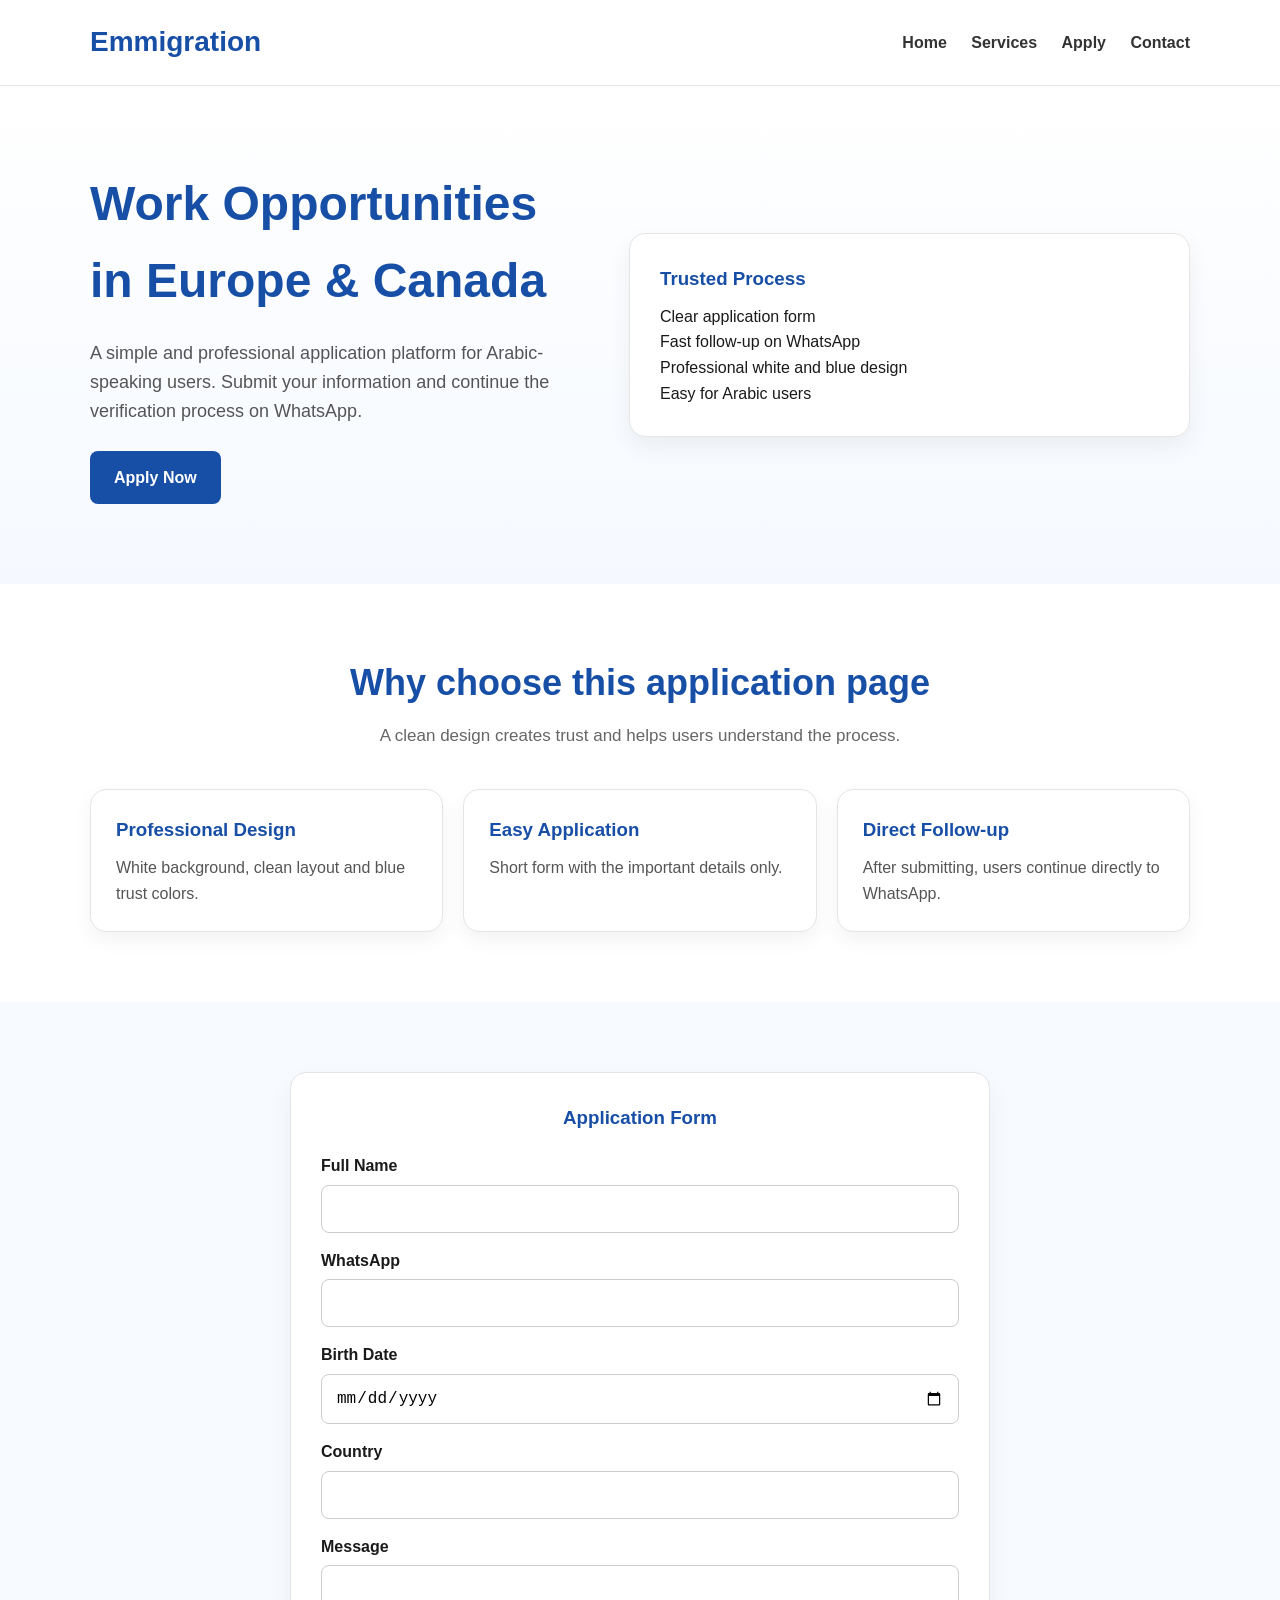
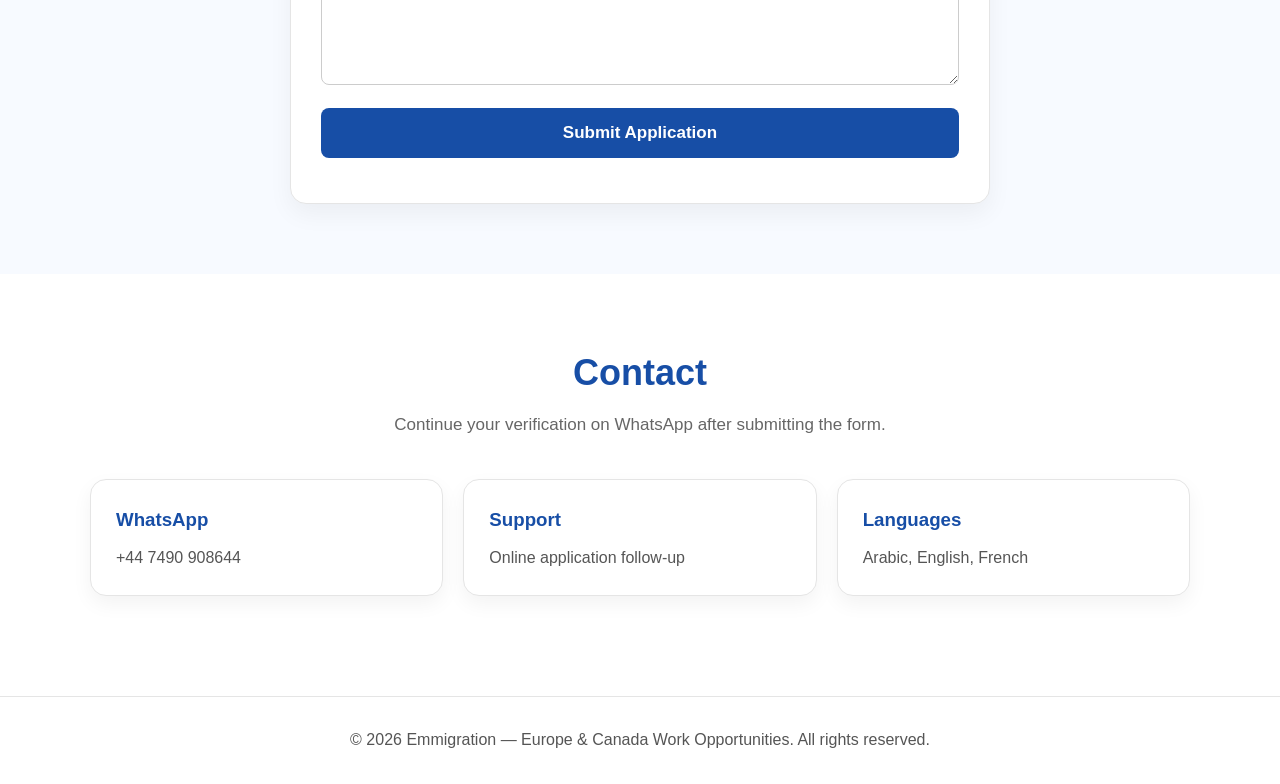
==== commit 97b3d5c6: "Update index.html" ====
--- a/index.html
+++ b/index.html
@@ -1,8 +1,347 @@
 <!DOCTYPE html>
-        </div>
-      </div>
-    </section>
-  </main>
+<html lang="en">
+<head>
+  <meta charset="UTF-8" />
+  <meta name="viewport" content="width=device-width, initial-scale=1.0" />
+  <title>Emmigration | Europe & Canada Work Opportunities</title>
+  <meta name="description" content="Apply for work opportunities in Europe and Canada." />
+  <style>
+    * {
+      margin: 0;
+      padding: 0;
+      box-sizing: border-box;
+    }
+
+    body {
+      font-family: Arial, sans-serif;
+      background: #ffffff;
+      color: #1a1a1a;
+      line-height: 1.6;
+    }
+
+    header {
+      background: white;
+      border-bottom: 1px solid #e5e5e5;
+      padding: 20px 0;
+    }
+
+    .container {
+      width: 90%;
+      max-width: 1100px;
+      margin: auto;
+    }
+
+    .nav {
+      display: flex;
+      justify-content: space-between;
+      align-items: center;
+    }
+
+    .logo {
+      font-size: 28px;
+      font-weight: bold;
+      color: #174ea6;
+    }
+
+    .nav a {
+      text-decoration: none;
+      color: #333;
+      margin-left: 20px;
+      font-weight: 600;
+    }
+
+    .hero {
+      padding: 80px 0;
+      background: linear-gradient(to bottom, #ffffff, #f5f9ff);
+    }
+
+    .hero-content {
+      display: flex;
+      flex-wrap: wrap;
+      align-items: center;
+      justify-content: space-between;
+      gap: 40px;
+    }
+
+    .hero-text {
+      flex: 1;
+      min-width: 300px;
+    }
+
+    .hero-text h1 {
+      font-size: 48px;
+      color: #174ea6;
+      margin-bottom: 20px;
+    }
+
+    .hero-text p {
+      font-size: 18px;
+      color: #555;
+      margin-bottom: 25px;
+    }
+
+    .btn {
+      display: inline-block;
+      padding: 14px 24px;
+      background: #174ea6;
+      color: white;
+      text-decoration: none;
+      border-radius: 8px;
+      font-weight: bold;
+    }
+
+    .hero-box {
+      flex: 1;
+      min-width: 280px;
+      background: white;
+      border: 1px solid #e5e5e5;
+      padding: 30px;
+      border-radius: 16px;
+      box-shadow: 0 10px 25px rgba(0,0,0,0.06);
+    }
+
+    .hero-box h3 {
+      color: #174ea6;
+      margin-bottom: 10px;
+    }
+
+    .section {
+      padding: 70px 0;
+    }
+
+    .section-title {
+      text-align: center;
+      margin-bottom: 40px;
+    }
+
+    .section-title h2 {
+      font-size: 36px;
+      color: #174ea6;
+      margin-bottom: 10px;
+    }
+
+    .section-title p {
+      color: #666;
+      font-size: 17px;
+    }
+
+    .cards {
+      display: grid;
+      grid-template-columns: repeat(auto-fit, minmax(260px, 1fr));
+      gap: 20px;
+    }
+
+    .card {
+      background: white;
+      border: 1px solid #e5e5e5;
+      border-radius: 16px;
+      padding: 25px;
+      box-shadow: 0 8px 20px rgba(0,0,0,0.05);
+    }
+
+    .card h3 {
+      color: #174ea6;
+      margin-bottom: 10px;
+    }
+
+    .card p {
+      color: #555;
+    }
+
+    .form-section {
+      background: #f7faff;
+    }
+
+    form {
+      background: white;
+      padding: 30px;
+      border-radius: 16px;
+      border: 1px solid #e5e5e5;
+      box-shadow: 0 10px 25px rgba(0,0,0,0.05);
+      max-width: 700px;
+      margin: auto;
+    }
+
+    form h3 {
+      margin-bottom: 20px;
+      color: #174ea6;
+      text-align: center;
+    }
+
+    .field {
+      margin-bottom: 15px;
+    }
+
+    .field label {
+      display: block;
+      margin-bottom: 6px;
+      font-weight: bold;
+    }
+
+    .field input,
+    .field textarea {
+      width: 100%;
+      padding: 14px;
+      border: 1px solid #ccc;
+      border-radius: 8px;
+      font-size: 16px;
+    }
+
+    .field textarea {
+      min-height: 120px;
+      resize: vertical;
+    }
+
+    button {
+      width: 100%;
+      padding: 15px;
+      background: #174ea6;
+      color: white;
+      border: none;
+      border-radius: 8px;
+      font-size: 17px;
+      font-weight: bold;
+      cursor: pointer;
+    }
+
+    button:hover {
+      background: #123d82;
+    }
+
+    .status {
+      margin-top: 15px;
+      text-align: center;
+      font-weight: bold;
+    }
+
+    footer {
+      padding: 30px 0;
+      text-align: center;
+      color: #555;
+      background: white;
+      border-top: 1px solid #e5e5e5;
+      margin-top: 30px;
+    }
+  </style>
+</head>
+<body>
+
+  <header>
+    <div class="container nav">
+      <div class="logo">Emmigration</div>
+      <div>
+        <a href="#home">Home</a>
+        <a href="#services">Services</a>
+        <a href="#apply">Apply</a>
+        <a href="#contact">Contact</a>
+      </div>
+    </div>
+  </header>
+
+  <section class="hero" id="home">
+    <div class="container hero-content">
+      <div class="hero-text">
+        <h1>Work Opportunities in Europe & Canada</h1>
+        <p>
+          A simple and professional application platform for Arabic-speaking users.
+          Submit your information and continue the verification process on WhatsApp.
+        </p>
+        <a href="#apply" class="btn">Apply Now</a>
+      </div>
+
+      <div class="hero-box">
+        <h3>Trusted Process</h3>
+        <p>Clear application form</p>
+        <p>Fast follow-up on WhatsApp</p>
+        <p>Professional white and blue design</p>
+        <p>Easy for Arabic users</p>
+      </div>
+    </div>
+  </section>
+
+  <section class="section" id="services">
+    <div class="container">
+      <div class="section-title">
+        <h2>Why choose this application page</h2>
+        <p>A clean design creates trust and helps users understand the process.</p>
+      </div>
+
+      <div class="cards">
+        <div class="card">
+          <h3>Professional Design</h3>
+          <p>White background, clean layout and blue trust colors.</p>
+        </div>
+        <div class="card">
+          <h3>Easy Application</h3>
+          <p>Short form with the important details only.</p>
+        </div>
+        <div class="card">
+          <h3>Direct Follow-up</h3>
+          <p>After submitting, users continue directly to WhatsApp.</p>
+        </div>
+      </div>
+    </div>
+  </section>
+
+  <section class="section form-section" id="apply">
+    <div class="container">
+      <form id="leadForm">
+        <h3>Application Form</h3>
+
+        <div class="field">
+          <label for="fullName">Full Name</label>
+          <input type="text" id="fullName" name="fullName" required>
+        </div>
+
+        <div class="field">
+          <label for="whatsapp">WhatsApp</label>
+          <input type="text" id="whatsapp" name="whatsapp" required>
+        </div>
+
+        <div class="field">
+          <label for="birthDate">Birth Date</label>
+          <input type="date" id="birthDate" name="birthDate" required>
+        </div>
+
+        <div class="field">
+          <label for="country">Country</label>
+          <input type="text" id="country" name="country" required>
+        </div>
+
+        <div class="field">
+          <label for="message">Message</label>
+          <textarea id="message" name="message"></textarea>
+        </div>
+
+        <button type="submit">Submit Application</button>
+        <div class="status" id="status"></div>
+      </form>
+    </div>
+  </section>
+
+  <section class="section" id="contact">
+    <div class="container">
+      <div class="section-title">
+        <h2>Contact</h2>
+        <p>Continue your verification on WhatsApp after submitting the form.</p>
+      </div>
+
+      <div class="cards">
+        <div class="card">
+          <h3>WhatsApp</h3>
+          <p>+44 7490 908644</p>
+        </div>
+        <div class="card">
+          <h3>Support</h3>
+          <p>Online application follow-up</p>
+        </div>
+        <div class="card">
+          <h3>Languages</h3>
+          <p>Arabic, English, French</p>
+        </div>
+      </div>
+    </div>
+  </section>
 
   <footer>
     <div class="container">
@@ -11,32 +350,25 @@
   </footer>
 
   <script>
-    const SCRIPT_URL = "PASTE_YOUR_GOOGLE_APPS_SCRIPT_WEB_APP_URL_HERE";
-    const form = document.getElementById("leadForm");
-    const submitBtn = document.getElementById("submitBtn");
-    const statusMessage = document.getElementById("statusMessage");
-
-    form.addEventListener("submit", async (e) => {
+    const SCRIPT_URL = "PASTE_YOUR_WEB_APP_URL_HERE";
+
+    document.getElementById("leadForm").addEventListener("submit", async function(e) {
       e.preventDefault();
 
-      submitBtn.disabled = true;
-      submitBtn.textContent = "Sending...";
-      statusMessage.className = "status-message";
-      statusMessage.textContent = "";
-
-      const formData = new FormData(form);
+      const status = document.getElementById("status");
+      status.textContent = "Sending...";
+
       const payload = {
-        fullName: formData.get("fullName"),
-        whatsapp: formData.get("whatsapp"),
-        birthDate: formData.get("birthDate"),
-        country: formData.get("country"),
-        message: formData.get("message")
+        fullName: document.getElementById("fullName").value,
+        whatsapp: document.getElementById("whatsapp").value,
+        birthDate: document.getElementById("birthDate").value,
+        country: document.getElementById("country").value,
+        message: document.getElementById("message").value
       };
 
       try {
         const response = await fetch(SCRIPT_URL, {
           method: "POST",
-          mode: "cors",
           headers: {
             "Content-Type": "application/json"
           },
@@ -46,34 +378,16 @@
         const result = await response.json();
 
         if (result.success) {
-          statusMessage.className = "status-message success";
-          statusMessage.textContent = "Application sent successfully. Redirecting...";
-          form.reset();
-          setTimeout(() => {
-            window.location.href = "success.html";
-          }, 1200);
+          status.textContent = "Application sent successfully";
+          window.location.href = "success.html";
         } else {
-          throw new Error(result.message || "Submission failed");
+          status.textContent = "Submission failed";
         }
       } catch (error) {
-        statusMessage.className = "status-message error";
-        statusMessage.textContent = "There was a problem sending your application. Please try again.";
-      } finally {
-        submitBtn.disabled = false;
-        submitBtn.textContent = "Submit Application";
+        status.textContent = "Error sending form";
       }
     });
-
-    const reveals = document.querySelectorAll('.reveal');
-    const observer = new IntersectionObserver((entries) => {
-      entries.forEach(entry => {
-        if (entry.isIntersecting) {
-          entry.target.classList.add('visible');
-        }
-      });
-    }, { threshold: 0.15 });
-
-    reveals.forEach(el => observer.observe(el));
   </script>
+
 </body>
 </html>
